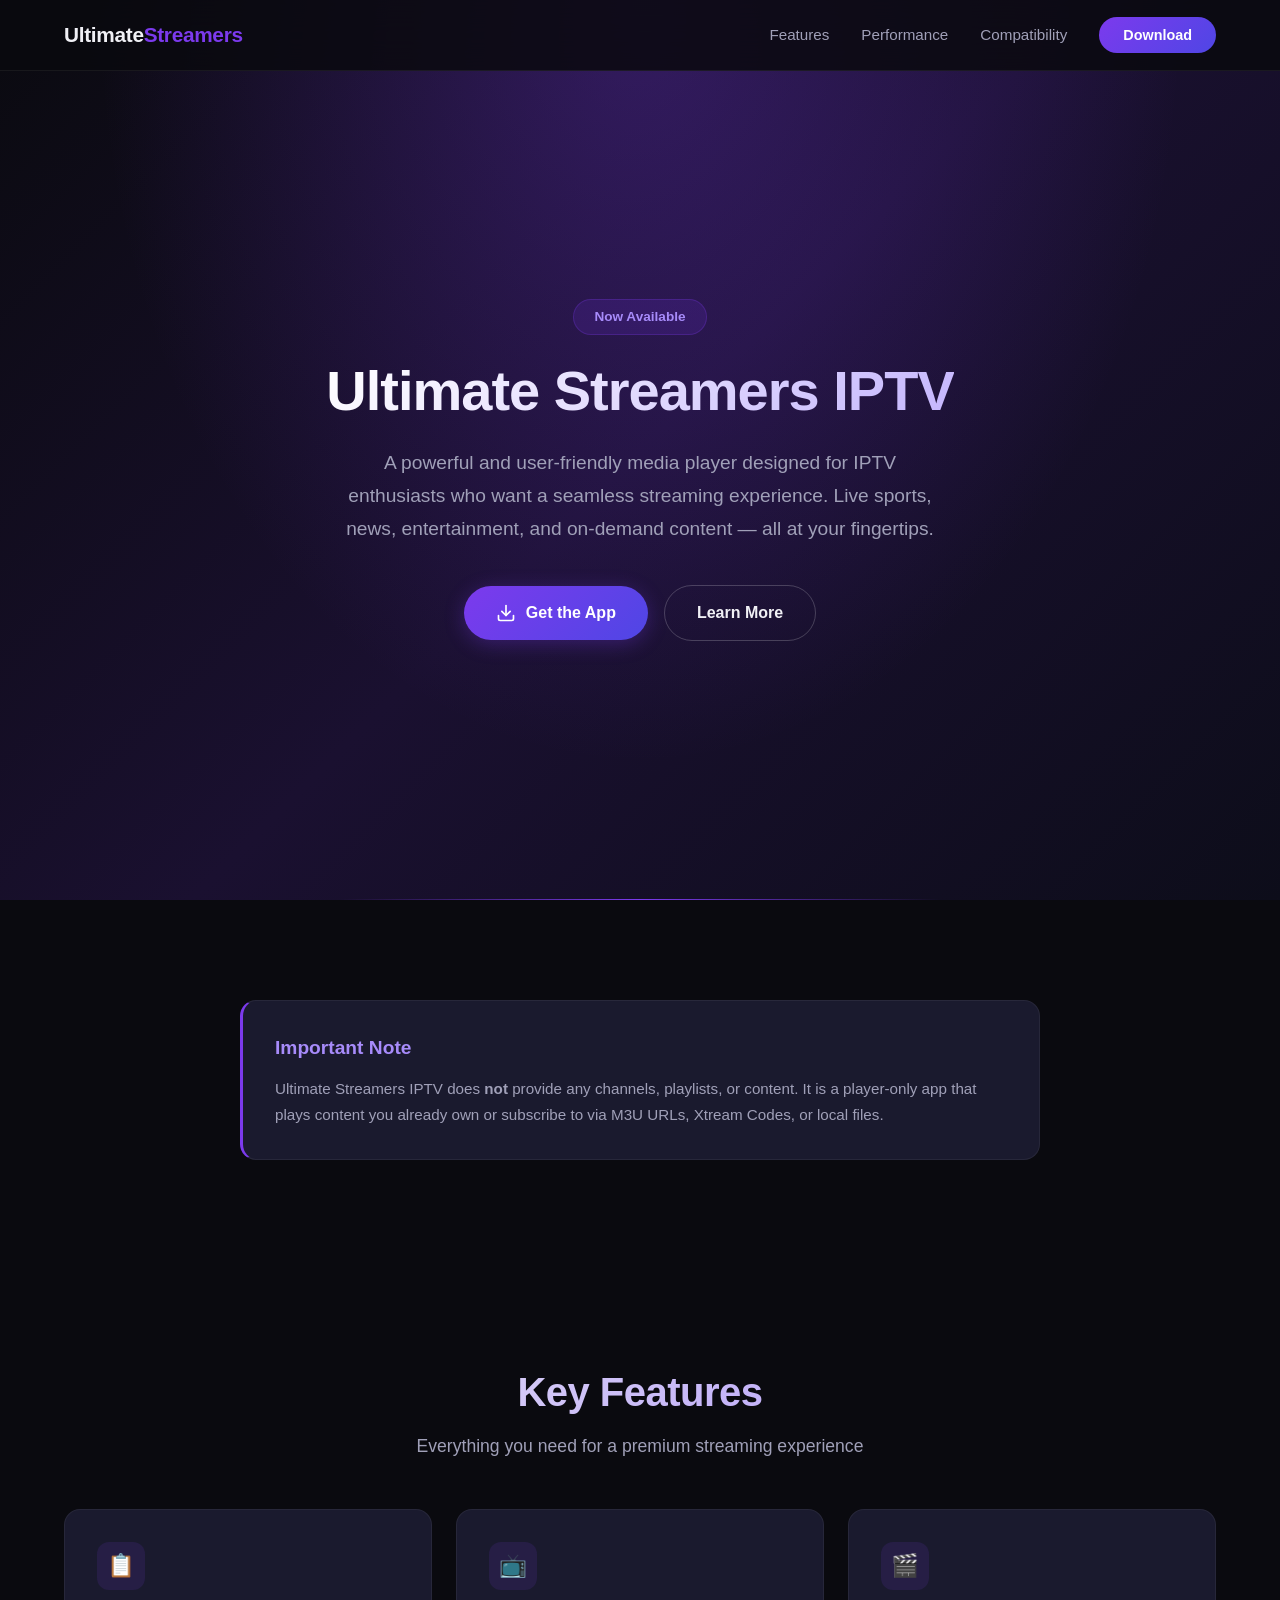
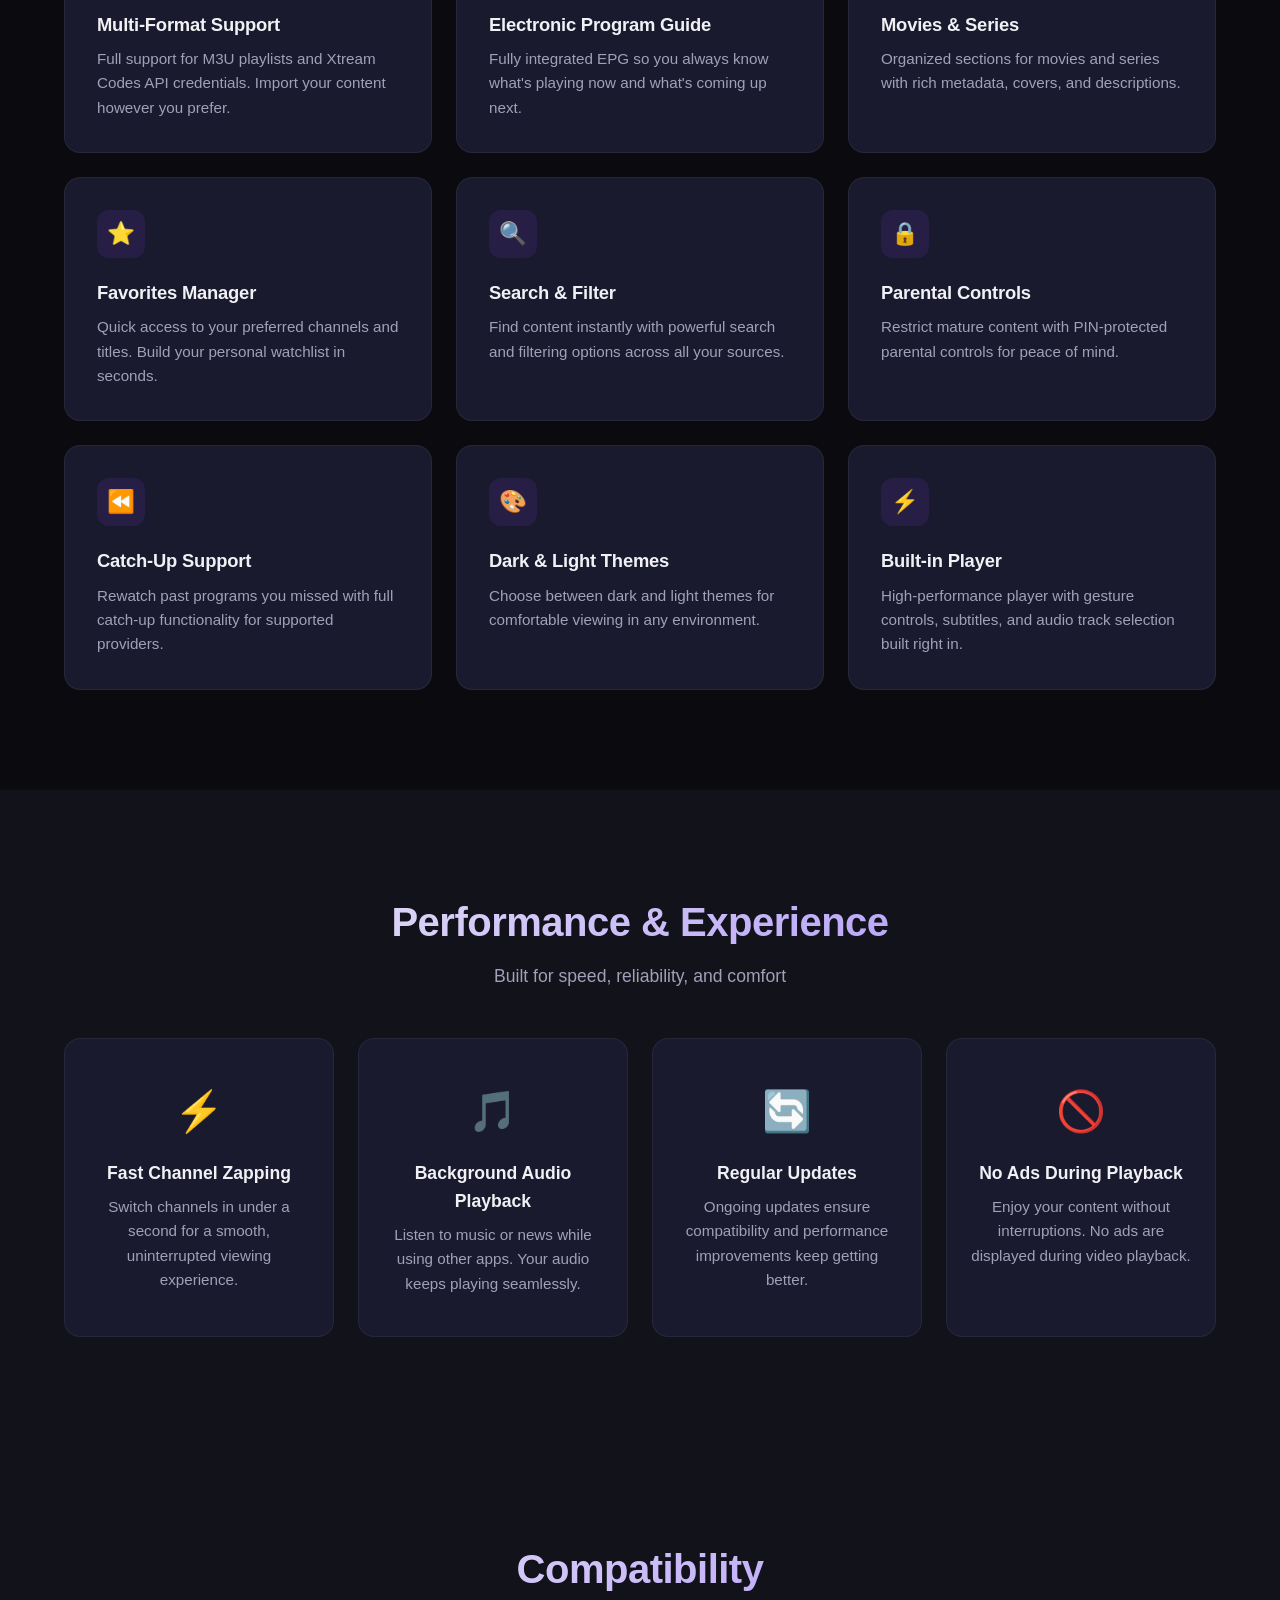
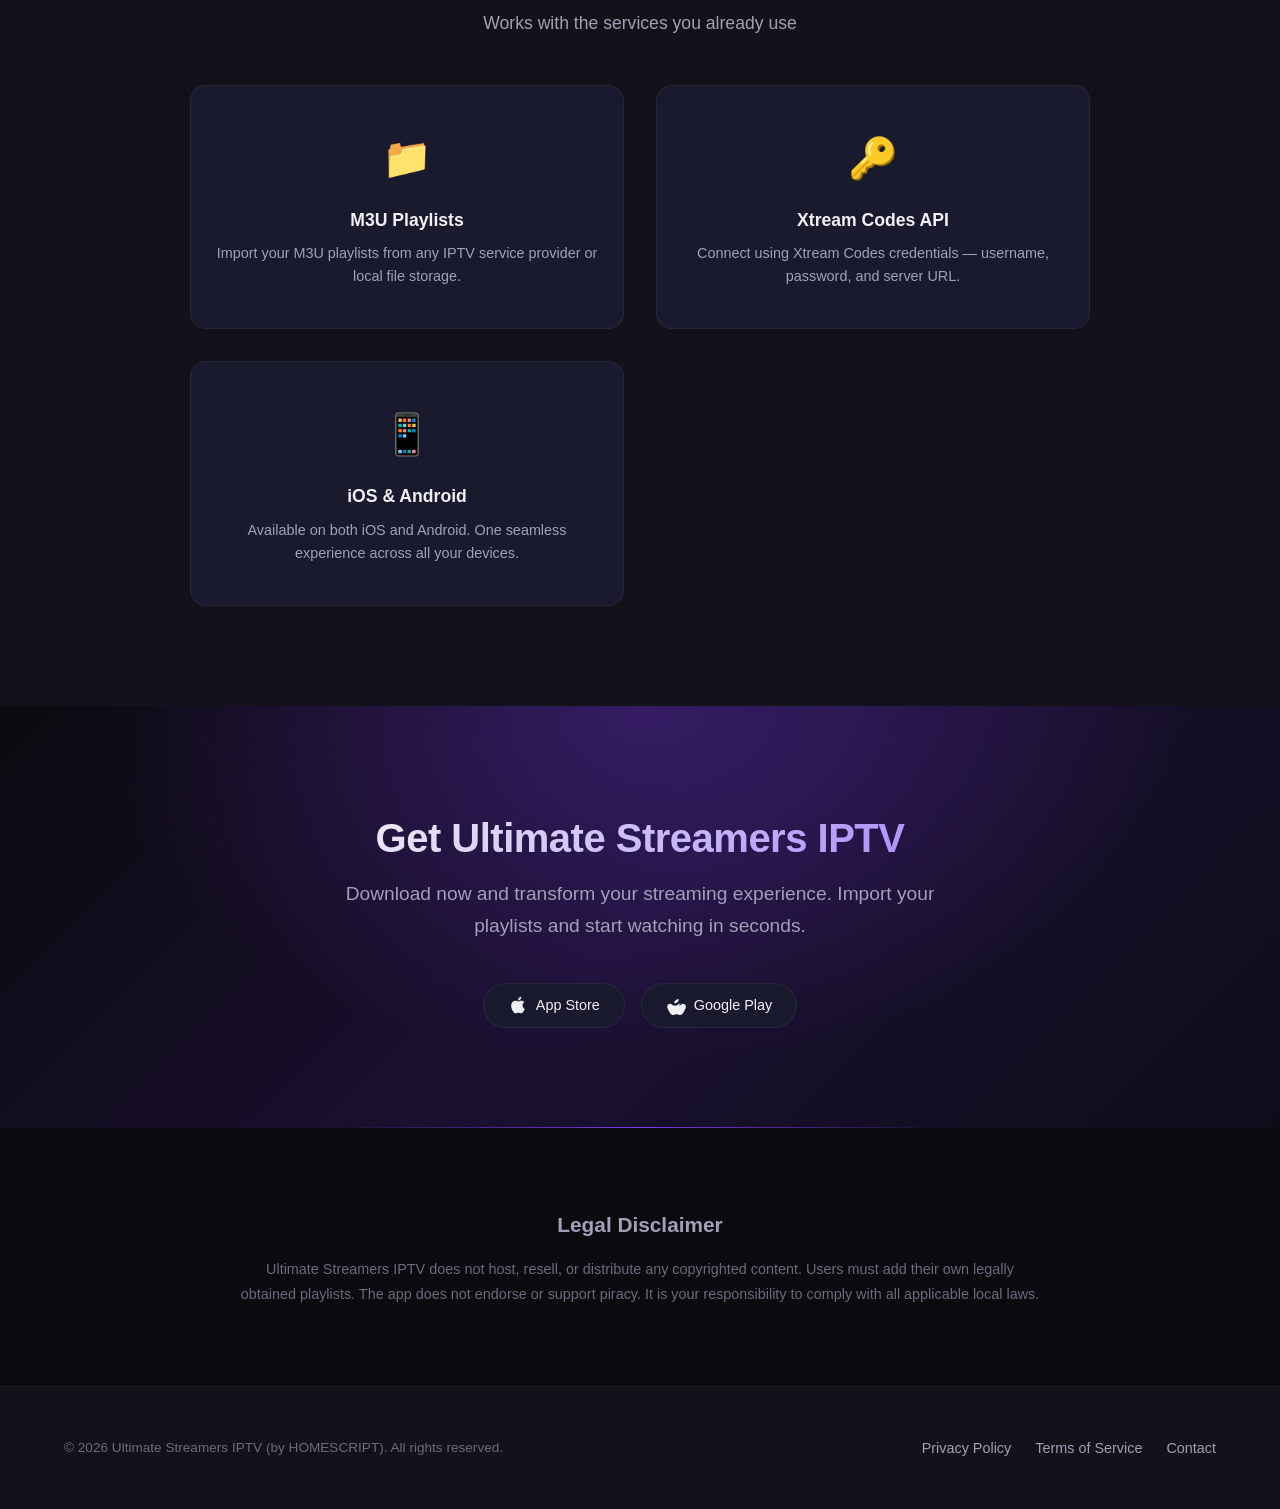
==== index.html @ 3d75e0fe "Initial commit" ====
<!DOCTYPE html>
<html lang="en">
<head>
  <meta charset="UTF-8">
  <meta name="viewport" content="width=device-width, initial-scale=1.0">
  <meta name="description" content="Ultimate Streamers IPTV - A powerful and user-friendly media player for IPTV enthusiasts. Stream M3U playlists, Xtream Codes, and local files with a seamless experience.">
  <meta name="keywords" content="IPTV player, M3U player, Xtream Codes, IPTV app, media player, streaming app">
  <meta name="theme-color" content="#0a0a0f">
  <title>Ultimate Streamers IPTV - Premium Media Player</title>
  <link rel="stylesheet" href="styles.css">
  <link rel="icon" type="image/svg+xml" href="data:image/svg+xml,<svg xmlns='http://www.w3.org/2000/svg' viewBox='0 0 100 100'><text y='.9em' font-size='90'>📺</text></svg>">
</head>
<body>

  <!-- NAVIGATION -->
  <nav class="nav" id="nav">
    <div class="nav-inner">
      <a href="#" class="nav-logo">Ultimate<span>Streamers</span></a>
      <button class="nav-toggle" id="navToggle" aria-label="Toggle navigation">
        <span></span>
        <span></span>
        <span></span>
      </button>
      <ul class="nav-links" id="navLinks">
        <li><a href="#features">Features</a></li>
        <li><a href="#performance">Performance</a></li>
        <li><a href="#compatibility">Compatibility</a></li>
        <li><a href="#download" class="nav-cta">Download</a></li>
      </ul>
    </div>
  </nav>

  <!-- HERO -->
  <section class="hero" id="home">
    <div class="hero-content">
      <span class="hero-badge">Now Available</span>
      <h1>Ultimate Streamers IPTV</h1>
      <p>A powerful and user-friendly media player designed for IPTV enthusiasts who want a seamless streaming experience. Live sports, news, entertainment, and on-demand content — all at your fingertips.</p>
      <div class="hero-cta">
        <a href="#download" class="btn btn-primary">
          <svg width="20" height="20" viewBox="0 0 24 24" fill="none" stroke="currentColor" stroke-width="2" stroke-linecap="round" stroke-linejoin="round"><path d="M21 15v4a2 2 0 0 1-2 2H5a2 2 0 0 1-2-2v-4"/><polyline points="7 10 12 15 17 10"/><line x1="12" y1="15" x2="12" y2="3"/></svg>
          Get the App
        </a>
        <a href="#features" class="btn btn-outline">Learn More</a>
      </div>
    </div>
  </section>

  <!-- IMPORTANT NOTICE -->
  <section class="notice">
    <div class="container">
      <div class="notice-card">
        <h3>Important Note</h3>
        <p>Ultimate Streamers IPTV does <strong>not</strong> provide any channels, playlists, or content. It is a player-only app that plays content you already own or subscribe to via M3U URLs, Xtream Codes, or local files.</p>
      </div>
    </div>
  </section>

  <!-- FEATURES -->
  <section class="features" id="features">
    <div class="container">
      <h2 class="section-title">Key Features</h2>
      <p class="section-subtitle">Everything you need for a premium streaming experience</p>
      <div class="features-grid">

        <div class="feature-card">
          <div class="feature-icon">📋</div>
          <h3>Multi-Format Support</h3>
          <p>Full support for M3U playlists and Xtream Codes API credentials. Import your content however you prefer.</p>
        </div>

        <div class="feature-card">
          <div class="feature-icon">📺</div>
          <h3>Electronic Program Guide</h3>
          <p>Fully integrated EPG so you always know what's playing now and what's coming up next.</p>
        </div>

        <div class="feature-card">
          <div class="feature-icon">🎬</div>
          <h3>Movies &amp; Series</h3>
          <p>Organized sections for movies and series with rich metadata, covers, and descriptions.</p>
        </div>

        <div class="feature-card">
          <div class="feature-icon">⭐</div>
          <h3>Favorites Manager</h3>
          <p>Quick access to your preferred channels and titles. Build your personal watchlist in seconds.</p>
        </div>

        <div class="feature-card">
          <div class="feature-icon">🔍</div>
          <h3>Search &amp; Filter</h3>
          <p>Find content instantly with powerful search and filtering options across all your sources.</p>
        </div>

        <div class="feature-card">
          <div class="feature-icon">🔒</div>
          <h3>Parental Controls</h3>
          <p>Restrict mature content with PIN-protected parental controls for peace of mind.</p>
        </div>

        <div class="feature-card">
          <div class="feature-icon">⏪</div>
          <h3>Catch-Up Support</h3>
          <p>Rewatch past programs you missed with full catch-up functionality for supported providers.</p>
        </div>

        <div class="feature-card">
          <div class="feature-icon">🎨</div>
          <h3>Dark &amp; Light Themes</h3>
          <p>Choose between dark and light themes for comfortable viewing in any environment.</p>
        </div>

        <div class="feature-card">
          <div class="feature-icon">⚡</div>
          <h3>Built-in Player</h3>
          <p>High-performance player with gesture controls, subtitles, and audio track selection built right in.</p>
        </div>

      </div>
    </div>
  </section>

  <!-- PERFORMANCE -->
  <section class="performance" id="performance">
    <div class="container">
      <h2 class="section-title">Performance &amp; Experience</h2>
      <p class="section-subtitle">Built for speed, reliability, and comfort</p>
      <div class="perf-grid">

        <div class="perf-card">
          <div class="perf-icon">⚡</div>
          <h3>Fast Channel Zapping</h3>
          <p>Switch channels in under a second for a smooth, uninterrupted viewing experience.</p>
        </div>

        <div class="perf-card">
          <div class="perf-icon">🎵</div>
          <h3>Background Audio Playback</h3>
          <p>Listen to music or news while using other apps. Your audio keeps playing seamlessly.</p>
        </div>

        <div class="perf-card">
          <div class="perf-icon">🔄</div>
          <h3>Regular Updates</h3>
          <p>Ongoing updates ensure compatibility and performance improvements keep getting better.</p>
        </div>

        <div class="perf-card">
          <div class="perf-icon">🚫</div>
          <h3>No Ads During Playback</h3>
          <p>Enjoy your content without interruptions. No ads are displayed during video playback.</p>
        </div>

      </div>
    </div>
  </section>

  <!-- COMPATIBILITY -->
  <section class="compatibility" id="compatibility">
    <div class="container">
      <h2 class="section-title">Compatibility</h2>
      <p class="section-subtitle">Works with the services you already use</p>
      <div class="compat-content">

        <div class="compat-card">
          <div class="compat-icon">📁</div>
          <h3>M3U Playlists</h3>
          <p>Import your M3U playlists from any IPTV service provider or local file storage.</p>
        </div>

        <div class="compat-card">
          <div class="compat-icon">🔑</div>
          <h3>Xtream Codes API</h3>
          <p>Connect using Xtream Codes credentials — username, password, and server URL.</p>
        </div>

        <div class="compat-card">
          <div class="compat-icon">📱</div>
          <h3>iOS &amp; Android</h3>
          <p>Available on both iOS and Android. One seamless experience across all your devices.</p>
        </div>

      </div>
    </div>
  </section>

  <!-- DOWNLOAD CTA -->
  <section class="hero" id="download" style="min-height: auto; padding: 100px 24px;">
    <div class="hero-content">
      <h2 class="section-title" style="font-size: 2.5rem;">Get Ultimate Streamers IPTV</h2>
      <p>Download now and transform your streaming experience. Import your playlists and start watching in seconds.</p>
      <div class="store-badges">
        <a href="#" class="store-badge">
          <svg viewBox="0 0 24 24" fill="currentColor"><path d="M18.71 19.5c-.83 1.24-1.71 2.45-3.05 2.47-1.34.03-1.77-.79-3.29-.79-1.53 0-2 .77-3.27.82-1.31.05-2.3-1.32-3.14-2.53C4.25 17 2.94 12.45 4.7 9.39c.87-1.52 2.43-2.48 4.12-2.51 1.28-.02 2.5.87 3.29.87.78 0 2.26-1.07 3.82-.91.65.03 2.47.26 3.64 1.98-.09.06-2.17 1.28-2.15 3.81.03 3.02 2.65 4.03 2.68 4.04-.03.07-.42 1.44-1.38 2.83M13 3.5c.73-.83 1.94-1.46 2.94-1.5.13 1.17-.34 2.35-1.04 3.19-.69.85-1.83 1.51-2.95 1.42-.15-1.15.41-2.35 1.05-3.11z"/></svg>
          App Store
        </a>
        <a href="#" class="store-badge">
          <svg viewBox="0 0 24 24" fill="currentColor"><path d="M14.94 4.66C13.67 4.86 12.17 5.71 11.25 6.59c-.72.68-1.35 1.76-1.35 2.85 0 .18.02.36.05.52 1.44.15 2.86-.37 3.85-1.37.81-.81 1.44-1.89 1.37-3.07-.09-.34-.23-.63-.23-.86zM17.72 10.05c-1.26 0-2.34.46-3.22 1.24-2.09 1.88-5.44 1.88-7.53 0-1.77-1.53-4.57-.44-5.34 1.62-.59 1.56.36 3.25 1.06 4.68.7 1.43 1.32 2.88 2.16 4.14.86 1.3 2.09 2.38 3.77 2.38 1.68 0 2.35-.97 4.07-.97 1.72 0 2.37.97 4.04.97 1.68 0 2.91-1.08 3.77-2.38.84-1.26 1.46-2.71 2.16-4.14.7-1.43 1.65-3.12 1.06-4.68-.77-2.06-3.57-3.15-5.34-1.62-.88.78-1.96 1.24-3.22 1.24z"/></svg>
          Google Play
        </a>
      </div>
    </div>
  </section>

  <!-- LEGAL DISCLAIMER -->
  <section class="disclaimer">
    <div class="container">
      <div class="disclaimer-content">
        <h3>Legal Disclaimer</h3>
        <p>
          Ultimate Streamers IPTV does not host, resell, or distribute any copyrighted content. Users must add their own legally obtained playlists. The app does not endorse or support piracy. It is your responsibility to comply with all applicable local laws.
        </p>
      </div>
    </div>
  </section>

  <!-- FOOTER -->
  <footer class="footer">
    <div class="container">
      <div class="footer-inner">
        <span class="footer-copy">&copy; 2026 Ultimate Streamers IPTV (by HOMESCRIPT). All rights reserved.</span>
        <ul class="footer-links">
          <li><a href="privacy.html">Privacy Policy</a></li>
          <li><a href="terms.html">Terms of Service</a></li>
          <li><a href="mailto:homescriptone@gmail.com">Contact</a></li>
        </ul>
      </div>
    </div>
  </footer>

  <script src="script.js"></script>
</body>
</html>
---- styles.css ----
*,
*::before,
*::after {
  margin: 0;
  padding: 0;
  box-sizing: border-box;
}

:root {
  --bg-primary: #0a0a0f;
  --bg-secondary: #12121a;
  --bg-card: #1a1a2e;
  --bg-card-hover: #22223a;
  --text-primary: #f0f0f5;
  --text-secondary: #a0a0b8;
  --text-muted: #6b6b80;
  --accent: #7c3aed;
  --accent-light: #a78bfa;
  --accent-glow: rgba(124, 58, 237, 0.3);
  --gradient-hero: linear-gradient(135deg, #0a0a0f 0%, #1a1030 50%, #0d0d1a 100%);
  --gradient-accent: linear-gradient(135deg, #7c3aed, #4f46e5);
  --gradient-card: linear-gradient(180deg, rgba(124, 58, 237, 0.08) 0%, transparent 100%);
  --border: 1px solid rgba(255, 255, 255, 0.06);
  --border-light: 1px solid rgba(255, 255, 255, 0.1);
  --radius: 16px;
  --radius-sm: 10px;
  --shadow: 0 4px 24px rgba(0, 0, 0, 0.4);
  --shadow-glow: 0 0 40px rgba(124, 58, 237, 0.15);
  --transition: 0.3s ease;
  --max-width: 1200px;
}

html {
  scroll-behavior: smooth;
  font-size: 16px;
}

body {
  font-family: -apple-system, BlinkMacSystemFont, 'Segoe UI', Roboto, 'Helvetica Neue', Arial, sans-serif;
  background: var(--bg-primary);
  color: var(--text-primary);
  line-height: 1.6;
  overflow-x: hidden;
  -webkit-font-smoothing: antialiased;
  -moz-osx-font-smoothing: grayscale;
}

a {
  color: var(--accent-light);
  text-decoration: none;
  transition: color var(--transition);
}

a:hover {
  color: var(--accent);
}

img {
  max-width: 100%;
  display: block;
}

.container {
  width: 100%;
  max-width: var(--max-width);
  margin: 0 auto;
  padding: 0 24px;
}

.section-title {
  font-size: 2.5rem;
  font-weight: 700;
  text-align: center;
  margin-bottom: 0.5rem;
  letter-spacing: -0.5px;
  background: linear-gradient(135deg, var(--text-primary), var(--accent-light));
  -webkit-background-clip: text;
  -webkit-text-fill-color: transparent;
  background-clip: text;
}

.section-subtitle {
  text-align: center;
  color: var(--text-secondary);
  font-size: 1.1rem;
  margin-bottom: 3rem;
}

/* ============================================
   NAVIGATION
   ============================================ */
.nav {
  position: fixed;
  top: 0;
  left: 0;
  right: 0;
  z-index: 1000;
  background: rgba(10, 10, 15, 0.85);
  backdrop-filter: blur(20px);
  -webkit-backdrop-filter: blur(20px);
  border-bottom: var(--border);
  transition: background var(--transition);
}

.nav.scrolled {
  background: rgba(10, 10, 15, 0.95);
  box-shadow: 0 1px 20px rgba(0, 0, 0, 0.3);
}

.nav-inner {
  display: flex;
  align-items: center;
  justify-content: space-between;
  height: 70px;
  max-width: var(--max-width);
  margin: 0 auto;
  padding: 0 24px;
}

.nav-logo {
  font-size: 1.3rem;
  font-weight: 700;
  color: var(--text-primary);
  letter-spacing: -0.3px;
}

.nav-logo span {
  color: var(--accent);
}

.nav-links {
  display: flex;
  align-items: center;
  gap: 32px;
  list-style: none;
}

.nav-links a {
  color: var(--text-secondary);
  font-size: 0.95rem;
  font-weight: 500;
  transition: color var(--transition);
}

.nav-links a:hover {
  color: var(--text-primary);
}

.nav-links .nav-cta {
  background: var(--gradient-accent);
  color: #fff;
  padding: 10px 24px;
  border-radius: 50px;
  font-weight: 600;
  font-size: 0.9rem;
  transition: transform var(--transition), box-shadow var(--transition);
}

.nav-links .nav-cta:hover {
  transform: translateY(-2px);
  box-shadow: 0 8px 24px rgba(124, 58, 237, 0.4);
  color: #fff;
}

.nav-toggle {
  display: none;
  flex-direction: column;
  gap: 5px;
  cursor: pointer;
  background: none;
  border: none;
  padding: 4px;
}

.nav-toggle span {
  display: block;
  width: 26px;
  height: 2px;
  background: var(--text-primary);
  border-radius: 2px;
  transition: var(--transition);
}

.nav-toggle.active span:nth-child(1) {
  transform: rotate(45deg) translate(5px, 5px);
}

.nav-toggle.active span:nth-child(2) {
  opacity: 0;
}

.nav-toggle.active span:nth-child(3) {
  transform: rotate(-45deg) translate(5px, -5px);
}

/* ============================================
   HERO
   ============================================ */
.hero {
  min-height: 100vh;
  display: flex;
  align-items: center;
  justify-content: center;
  text-align: center;
  background: var(--gradient-hero);
  position: relative;
  overflow: hidden;
  padding: 120px 24px 80px;
}

.hero::before {
  content: '';
  position: absolute;
  top: 0;
  left: 0;
  right: 0;
  bottom: 0;
  background: radial-gradient(ellipse at 50% 0%, var(--accent-glow) 0%, transparent 60%);
  pointer-events: none;
}

.hero::after {
  content: '';
  position: absolute;
  bottom: 0;
  left: 50%;
  transform: translateX(-50%);
  width: 600px;
  height: 1px;
  background: linear-gradient(90deg, transparent, var(--accent), transparent);
}

.hero-content {
  position: relative;
  z-index: 1;
  max-width: 800px;
}

.hero-badge {
  display: inline-block;
  background: rgba(124, 58, 237, 0.15);
  color: var(--accent-light);
  font-size: 0.85rem;
  font-weight: 600;
  padding: 6px 20px;
  border-radius: 50px;
  margin-bottom: 24px;
  border: 1px solid rgba(124, 58, 237, 0.25);
}

.hero h1 {
  font-size: 3.5rem;
  font-weight: 800;
  line-height: 1.15;
  margin-bottom: 24px;
  letter-spacing: -1px;
  background: linear-gradient(135deg, #fff, #c4b5fd);
  -webkit-background-clip: text;
  -webkit-text-fill-color: transparent;
  background-clip: text;
}

.hero p {
  font-size: 1.2rem;
  color: var(--text-secondary);
  max-width: 600px;
  margin: 0 auto 40px;
  line-height: 1.7;
}

.hero-cta {
  display: flex;
  align-items: center;
  justify-content: center;
  gap: 16px;
  flex-wrap: wrap;
}

.btn {
  display: inline-flex;
  align-items: center;
  gap: 10px;
  padding: 14px 32px;
  border-radius: 50px;
  font-size: 1rem;
  font-weight: 600;
  cursor: pointer;
  border: none;
  transition: transform var(--transition), box-shadow var(--transition);
  text-decoration: none;
}

.btn-primary {
  background: var(--gradient-accent);
  color: #fff;
  box-shadow: 0 4px 20px rgba(124, 58, 237, 0.3);
}

.btn-primary:hover {
  transform: translateY(-2px);
  box-shadow: 0 8px 30px rgba(124, 58, 237, 0.5);
  color: #fff;
}

.btn-outline {
  background: transparent;
  color: var(--text-primary);
  border: 1px solid rgba(255, 255, 255, 0.2);
}

.btn-outline:hover {
  border-color: var(--accent);
  background: rgba(124, 58, 237, 0.08);
  color: var(--text-primary);
}

.store-badges {
  display: flex;
  align-items: center;
  justify-content: center;
  gap: 16px;
  margin-top: 32px;
  flex-wrap: wrap;
}

.store-badge {
  display: inline-flex;
  align-items: center;
  gap: 8px;
  background: var(--bg-card);
  border: var(--border);
  padding: 10px 24px;
  border-radius: 50px;
  color: var(--text-primary);
  font-size: 0.9rem;
  font-weight: 500;
  transition: var(--transition);
}

.store-badge:hover {
  background: var(--bg-card-hover);
  border-color: var(--accent);
  color: var(--text-primary);
}

.store-badge svg {
  width: 20px;
  height: 20px;
}

/* ============================================
   FEATURES
   ============================================ */
.features {
  padding: 100px 0;
  background: var(--bg-primary);
  position: relative;
}

.features-grid {
  display: grid;
  grid-template-columns: repeat(auto-fit, minmax(320px, 1fr));
  gap: 24px;
}

.feature-card {
  background: var(--bg-card);
  border: var(--border);
  border-radius: var(--radius);
  padding: 32px;
  transition: transform var(--transition), border-color var(--transition), background var(--transition);
  position: relative;
  overflow: hidden;
}

.feature-card::before {
  content: '';
  position: absolute;
  top: 0;
  left: 0;
  right: 0;
  height: 2px;
  background: var(--gradient-accent);
  opacity: 0;
  transition: opacity var(--transition);
}

.feature-card:hover {
  transform: translateY(-4px);
  border-color: rgba(124, 58, 237, 0.3);
  background: var(--bg-card-hover);
}

.feature-card:hover::before {
  opacity: 1;
}

.feature-icon {
  width: 48px;
  height: 48px;
  display: flex;
  align-items: center;
  justify-content: center;
  background: rgba(124, 58, 237, 0.12);
  border-radius: 12px;
  margin-bottom: 20px;
  font-size: 1.4rem;
}

.feature-card h3 {
  font-size: 1.15rem;
  font-weight: 700;
  margin-bottom: 8px;
  letter-spacing: -0.2px;
}

.feature-card p {
  color: var(--text-secondary);
  font-size: 0.95rem;
  line-height: 1.6;
}

/* ============================================
   PERFORMANCE
   ============================================ */
.performance {
  padding: 100px 0;
  background: var(--bg-secondary);
  position: relative;
}

.perf-grid {
  display: grid;
  grid-template-columns: repeat(auto-fit, minmax(250px, 1fr));
  gap: 24px;
}

.perf-card {
  text-align: center;
  padding: 40px 24px;
  background: var(--bg-card);
  border: var(--border);
  border-radius: var(--radius);
  transition: transform var(--transition);
}

.perf-card:hover {
  transform: translateY(-4px);
}

.perf-icon {
  font-size: 2.5rem;
  margin-bottom: 16px;
}

.perf-card h3 {
  font-size: 1.1rem;
  font-weight: 700;
  margin-bottom: 8px;
}

.perf-card p {
  color: var(--text-secondary);
  font-size: 0.95rem;
}

/* ============================================
   IMPORTANT NOTICE
   ============================================ */
.notice {
  padding: 100px 0;
  background: var(--bg-primary);
}

.notice-card {
  background: var(--bg-card);
  border: var(--border);
  border-left: 3px solid var(--accent);
  border-radius: var(--radius);
  padding: 32px;
  max-width: 800px;
  margin: 0 auto;
}

.notice-card h3 {
  font-size: 1.2rem;
  font-weight: 700;
  margin-bottom: 12px;
  color: var(--accent-light);
}

.notice-card p {
  color: var(--text-secondary);
  font-size: 0.95rem;
  line-height: 1.7;
}

/* ============================================
   COMPATIBILITY
   ============================================ */
.compatibility {
  padding: 100px 0;
  background: var(--bg-secondary);
}

.compat-content {
  display: grid;
  grid-template-columns: repeat(auto-fit, minmax(280px, 1fr));
  gap: 32px;
  max-width: 900px;
  margin: 0 auto;
}

.compat-card {
  text-align: center;
  padding: 40px 24px;
  background: var(--bg-card);
  border: var(--border);
  border-radius: var(--radius);
}

.compat-icon {
  font-size: 2.5rem;
  margin-bottom: 16px;
}

.compat-card h3 {
  font-size: 1.1rem;
  font-weight: 700;
  margin-bottom: 8px;
}

.compat-card p {
  color: var(--text-secondary);
  font-size: 0.9rem;
}

/* ============================================
   DISCLAIMER
   ============================================ */
.disclaimer {
  padding: 80px 0;
  background: var(--bg-primary);
}

.disclaimer-content {
  max-width: 800px;
  margin: 0 auto;
  text-align: center;
}

.disclaimer-content h3 {
  font-size: 1.3rem;
  color: var(--text-secondary);
  margin-bottom: 16px;
  font-weight: 600;
}

.disclaimer-content p {
  color: var(--text-muted);
  font-size: 0.9rem;
  line-height: 1.7;
}

/* ============================================
   FOOTER
   ============================================ */
.footer {
  padding: 48px 0;
  background: var(--bg-secondary);
  border-top: var(--border);
}

.footer-inner {
  display: flex;
  align-items: center;
  justify-content: space-between;
  flex-wrap: wrap;
  gap: 24px;
}

.footer-links {
  display: flex;
  align-items: center;
  gap: 24px;
  list-style: none;
  flex-wrap: wrap;
}

.footer-links a {
  color: var(--text-secondary);
  font-size: 0.9rem;
  transition: color var(--transition);
}

.footer-links a:hover {
  color: var(--text-primary);
}

.footer-copy {
  color: var(--text-muted);
  font-size: 0.85rem;
}

/* ============================================
   LEGAL PAGES
   ============================================ */
.legal-page {
  padding: 120px 24px 80px;
  background: var(--bg-primary);
  min-height: 100vh;
}

.legal-content {
  max-width: 800px;
  margin: 0 auto;
  background: var(--bg-card);
  border: var(--border);
  border-radius: var(--radius);
  padding: 48px;
}

.legal-content h1 {
  font-size: 2rem;
  font-weight: 700;
  margin-bottom: 8px;
  letter-spacing: -0.5px;
}

.legal-content .legal-date {
  color: var(--text-muted);
  font-size: 0.9rem;
  margin-bottom: 32px;
}

.legal-content h2 {
  font-size: 1.3rem;
  font-weight: 700;
  margin-top: 36px;
  margin-bottom: 12px;
  color: var(--accent-light);
  padding-top: 24px;
  border-top: var(--border);
}

.legal-content h2:first-of-type {
  margin-top: 24px;
  padding-top: 0;
  border-top: none;
}

.legal-content p {
  color: var(--text-secondary);
  font-size: 0.95rem;
  line-height: 1.8;
  margin-bottom: 16px;
}

.legal-content ul {
  color: var(--text-secondary);
  font-size: 0.95rem;
  line-height: 1.8;
  margin-bottom: 16px;
  padding-left: 24px;
}

.legal-content ul li {
  margin-bottom: 6px;
}

.legal-content strong {
  color: var(--text-primary);
  font-weight: 600;
}

.legal-back {
  display: inline-flex;
  align-items: center;
  gap: 6px;
  color: var(--text-secondary);
  font-size: 0.95rem;
  margin-bottom: 24px;
  transition: color var(--transition);
}

.legal-back:hover {
  color: var(--text-primary);
}

/* ============================================
   RESPONSIVE
   ============================================ */
@media (max-width: 768px) {
  .nav-toggle {
    display: flex;
  }

  .nav-links {
    position: fixed;
    top: 70px;
    left: 0;
    right: 0;
    background: rgba(10, 10, 15, 0.98);
    backdrop-filter: blur(20px);
    -webkit-backdrop-filter: blur(20px);
    flex-direction: column;
    padding: 32px 24px;
    gap: 24px;
    border-bottom: var(--border);
    transform: translateY(-100%);
    opacity: 0;
    pointer-events: none;
    transition: var(--transition);
  }

  .nav-links.active {
    transform: translateY(0);
    opacity: 1;
    pointer-events: all;
  }

  .hero h1 {
    font-size: 2.2rem;
  }

  .hero p {
    font-size: 1rem;
  }

  .section-title {
    font-size: 1.8rem;
  }

  .features-grid {
    grid-template-columns: 1fr;
  }

  .legal-content {
    padding: 24px;
  }
}
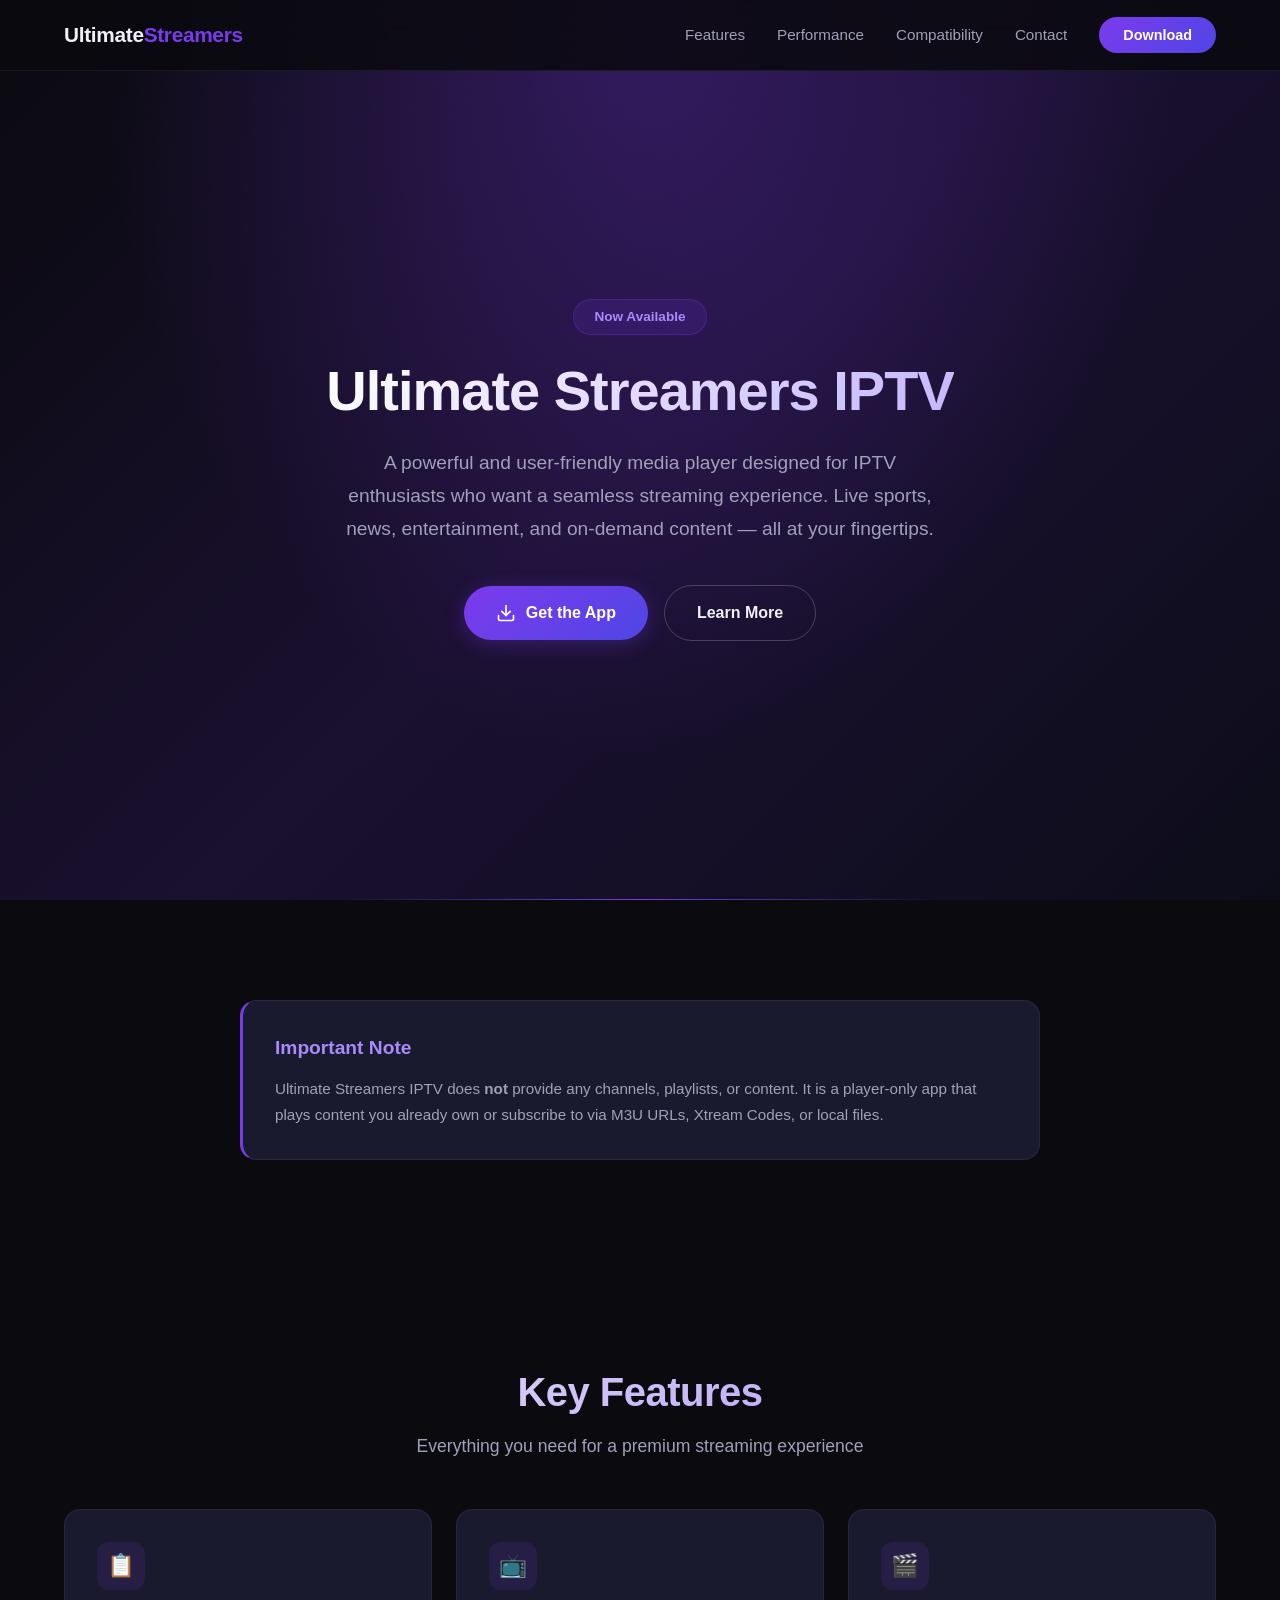
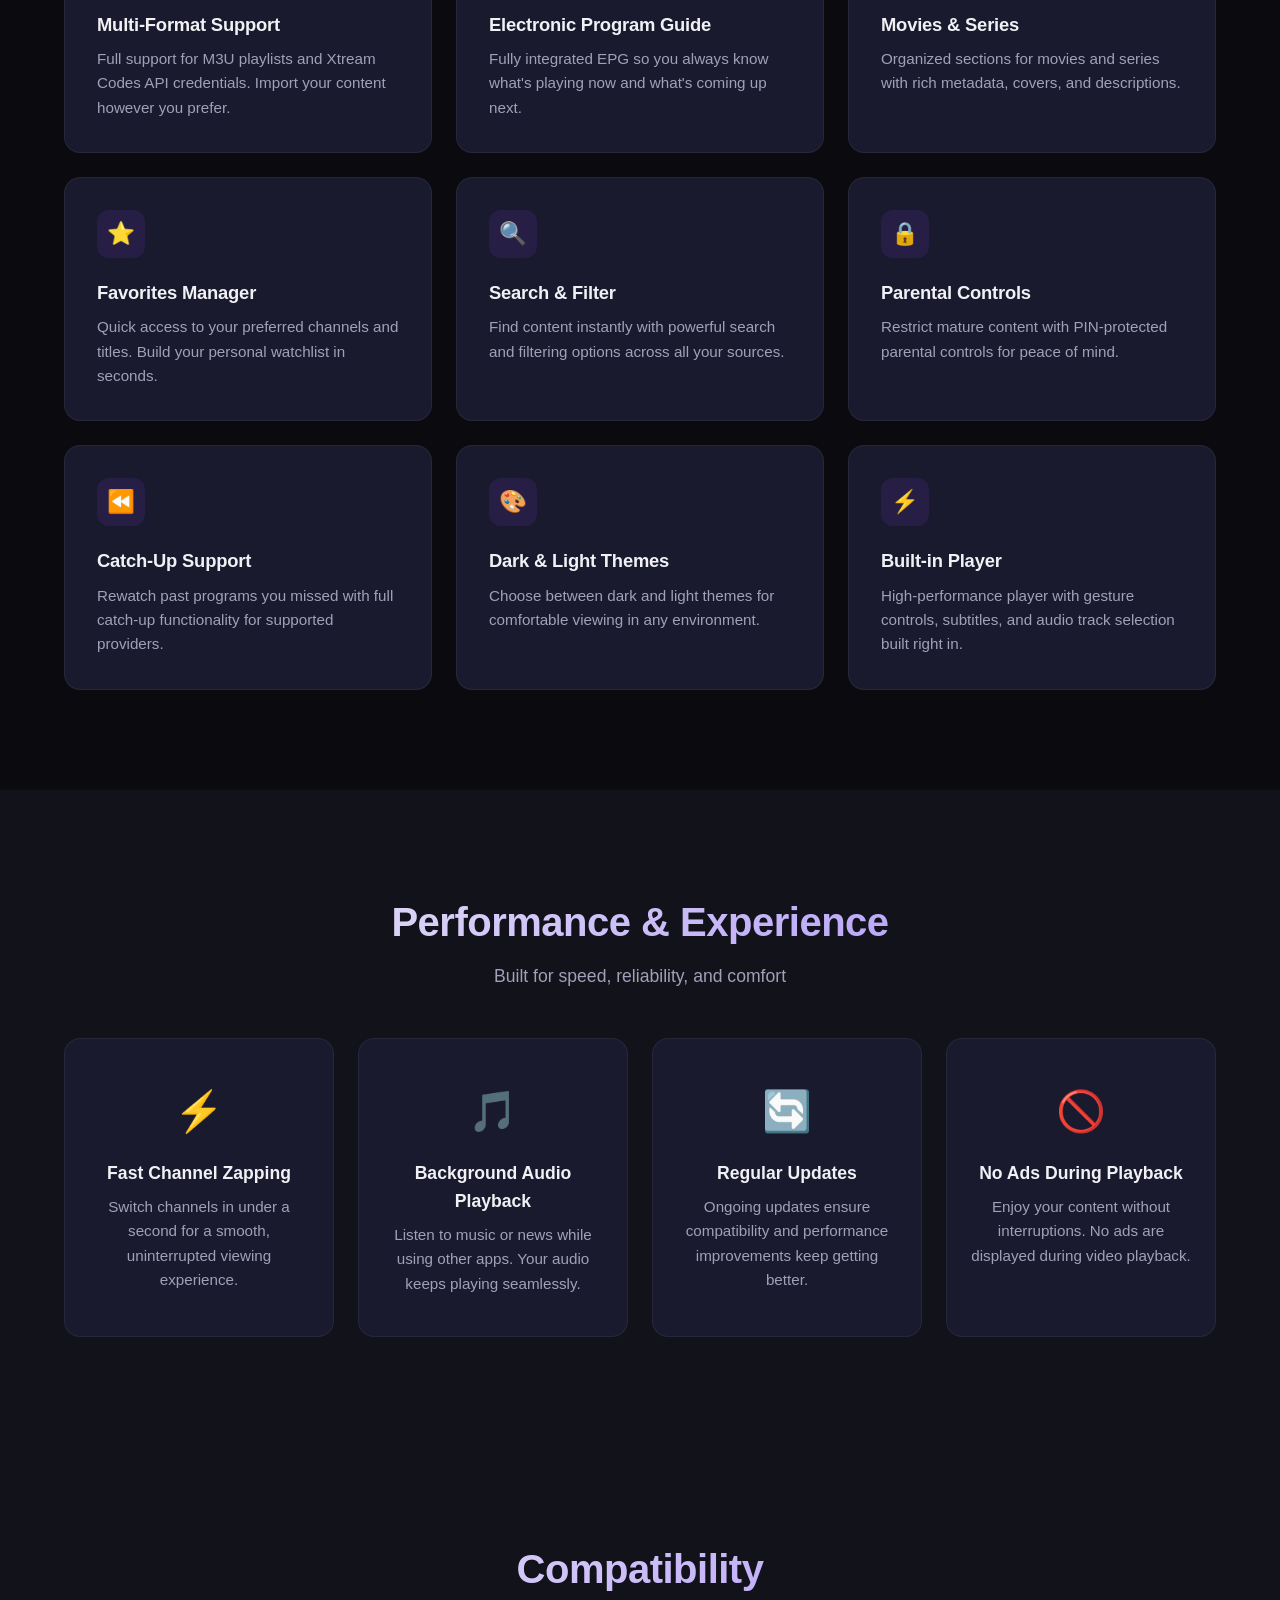
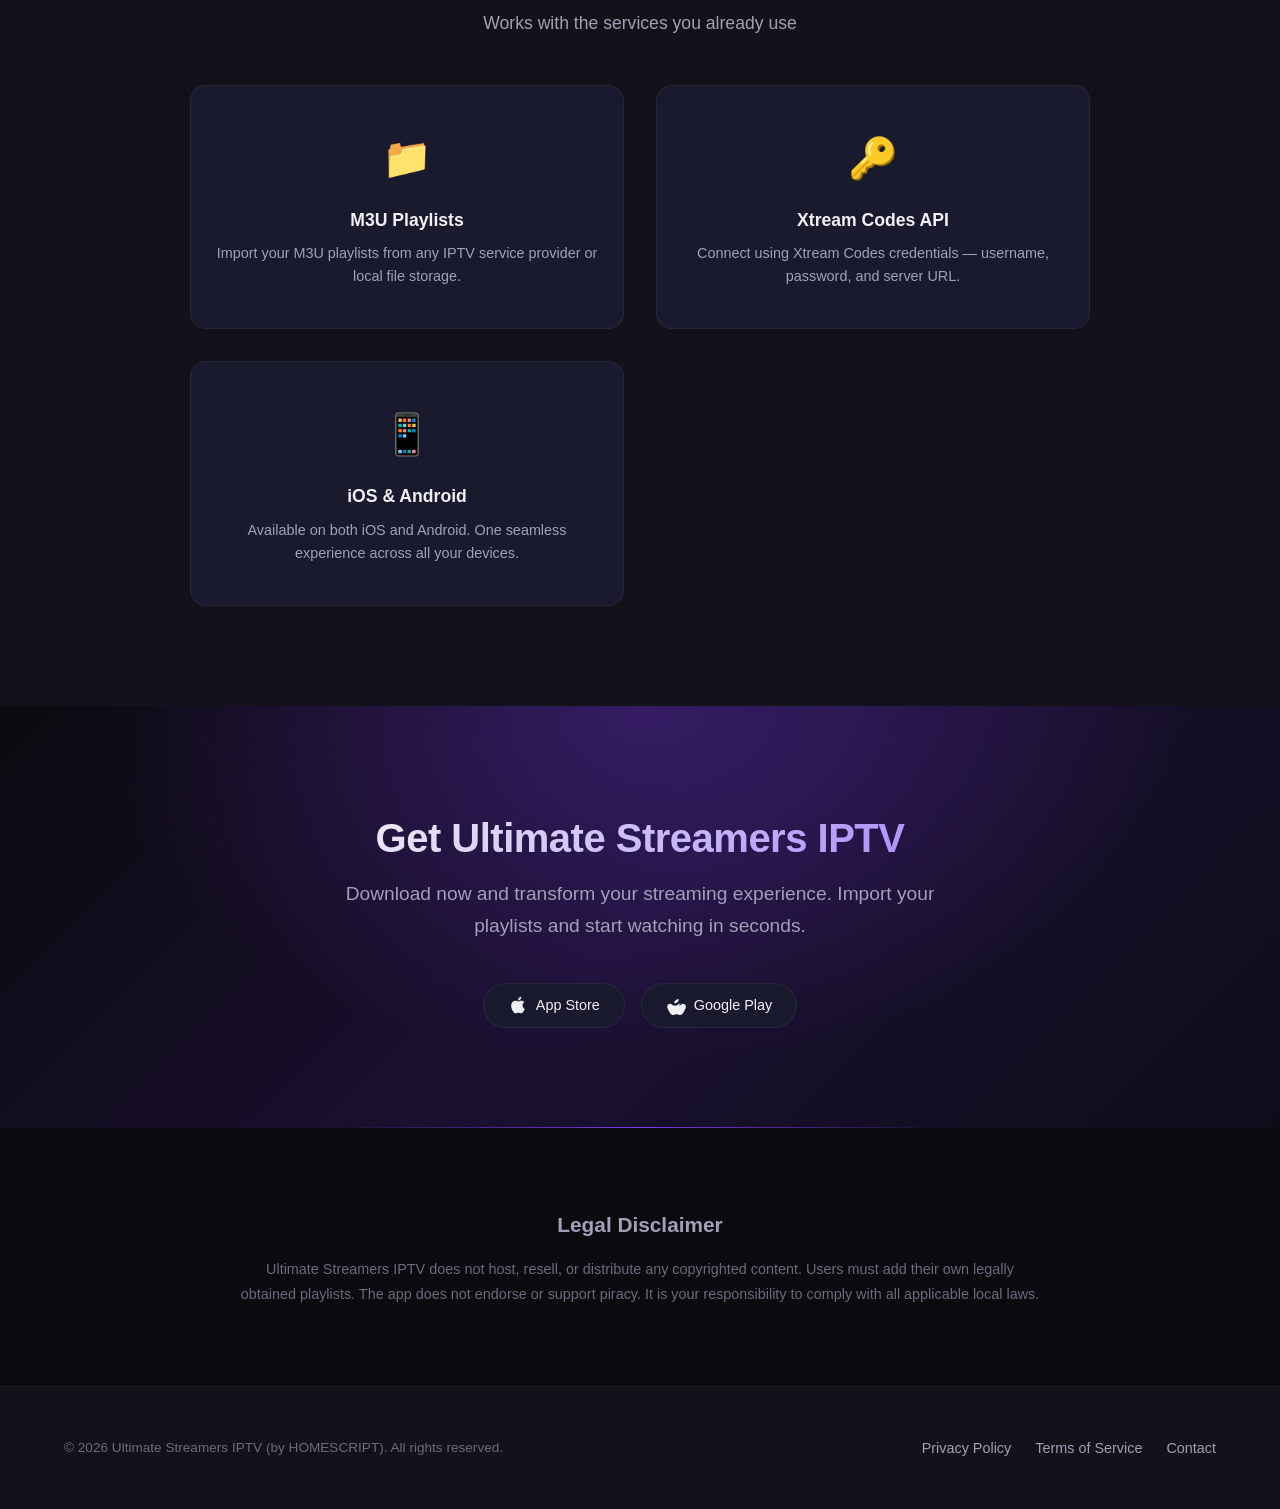
==== commit 8fefbec5: "add contact apge" ====
--- a/index.html
+++ b/index.html
@@ -25,6 +25,7 @@
         <li><a href="#features">Features</a></li>
         <li><a href="#performance">Performance</a></li>
         <li><a href="#compatibility">Compatibility</a></li>
+        <li><a href="contact.html">Contact</a></li>
         <li><a href="#download" class="nav-cta">Download</a></li>
       </ul>
     </div>
@@ -223,7 +224,7 @@
         <ul class="footer-links">
           <li><a href="privacy.html">Privacy Policy</a></li>
           <li><a href="terms.html">Terms of Service</a></li>
-          <li><a href="mailto:homescriptone@gmail.com">Contact</a></li>
+          <li><a href="contact.html">Contact</a></li>
         </ul>
       </div>
     </div>
